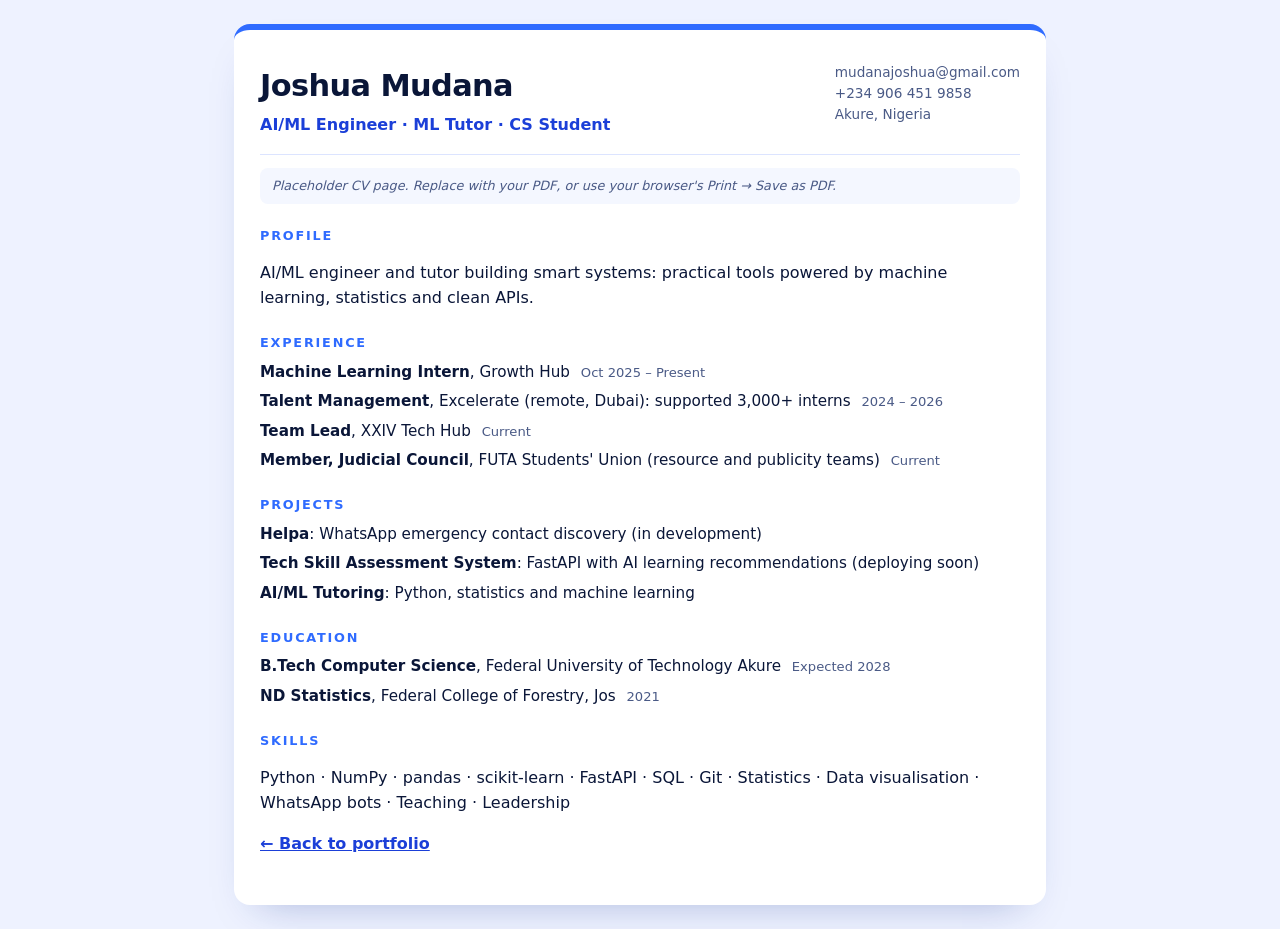
==== cv.html @ 4a8d3ccc "Initial commit by Tab" ====
<!doctype html><html lang="en"><head><meta charset="utf-8"><meta name="viewport" content="width=device-width, initial-scale=1">
<title>CV · Joshua Mudana</title><link rel="icon" href="assets/favicon.png"><link rel="stylesheet" href="cv.css"></head><body>
<main class="cv">
<header><div><h1>Joshua Mudana</h1><p class="role">AI/ML Engineer · ML Tutor · CS Student</p></div>
<p class="contact">mudanajoshua@gmail.com<br>+234 906 451 9858<br>Akure, Nigeria</p></header>
<p class="note">Placeholder CV page. Replace with your PDF, or use your browser's Print → Save as PDF.</p>
<section><h2>Profile</h2><p>AI/ML engineer and tutor building smart systems: practical tools powered by machine learning, statistics and clean APIs.</p></section>
<section><h2>Experience</h2>
<div class="item"><b>Machine Learning Intern</b>, Growth Hub <span>Oct 2025 – Present</span></div>
<div class="item"><b>Talent Management</b>, Excelerate (remote, Dubai): supported 3,000+ interns <span>2024 – 2026</span></div>
<div class="item"><b>Team Lead</b>, XXIV Tech Hub <span>Current</span></div>
<div class="item"><b>Member, Judicial Council</b>, FUTA Students' Union (resource and publicity teams) <span>Current</span></div></section>
<section><h2>Projects</h2>
<div class="item"><b>Helpa</b>: WhatsApp emergency contact discovery (in development)</div>
<div class="item"><b>Tech Skill Assessment System</b>: FastAPI with AI learning recommendations (deploying soon)</div>
<div class="item"><b>AI/ML Tutoring</b>: Python, statistics and machine learning</div></section>
<section><h2>Education</h2>
<div class="item"><b>B.Tech Computer Science</b>, Federal University of Technology Akure <span>Expected 2028</span></div>
<div class="item"><b>ND Statistics</b>, Federal College of Forestry, Jos <span>2021</span></div></section>
<section><h2>Skills</h2><p>Python · NumPy · pandas · scikit-learn · FastAPI · SQL · Git · Statistics · Data visualisation · WhatsApp bots · Teaching · Leadership</p></section>
<p class="back"><a href="index.html">← Back to portfolio</a></p>
</main></body></html>
---- cv.css ----
body{font-family:Inter,system-ui,sans-serif;background:#EEF2FF;color:#0A1638;margin:0;padding:24px 14px;line-height:1.55}
.cv{max-width:760px;margin:auto;background:#fff;border-radius:16px;padding:32px 26px;box-shadow:0 20px 40px -24px rgba(20,50,140,.35);border-top:6px solid #2F6BFF}
header{display:flex;flex-wrap:wrap;justify-content:space-between;gap:12px;border-bottom:1px solid #DCE4FF;padding-bottom:16px}
h1{margin:0;font-size:1.9rem;letter-spacing:-.02em}.role{margin:4px 0 0;color:#1B3FD8;font-weight:600}
.contact{margin:0;font-size:.85rem;color:#4A5A86}.note{font-size:.8rem;font-style:italic;color:#4A5A86;background:#F4F7FF;padding:8px 12px;border-radius:8px}
h2{font-size:.8rem;text-transform:uppercase;letter-spacing:.14em;color:#2F6BFF;margin:22px 0 8px}
.item{margin:6px 0;font-size:.95rem}.item span{color:#4A5A86;font-size:.82rem;white-space:nowrap;margin-left:6px}
.back a{color:#1B3FD8;font-weight:600}
@media print{body{background:#fff;padding:0}.cv{box-shadow:none}.note,.back{display:none}}
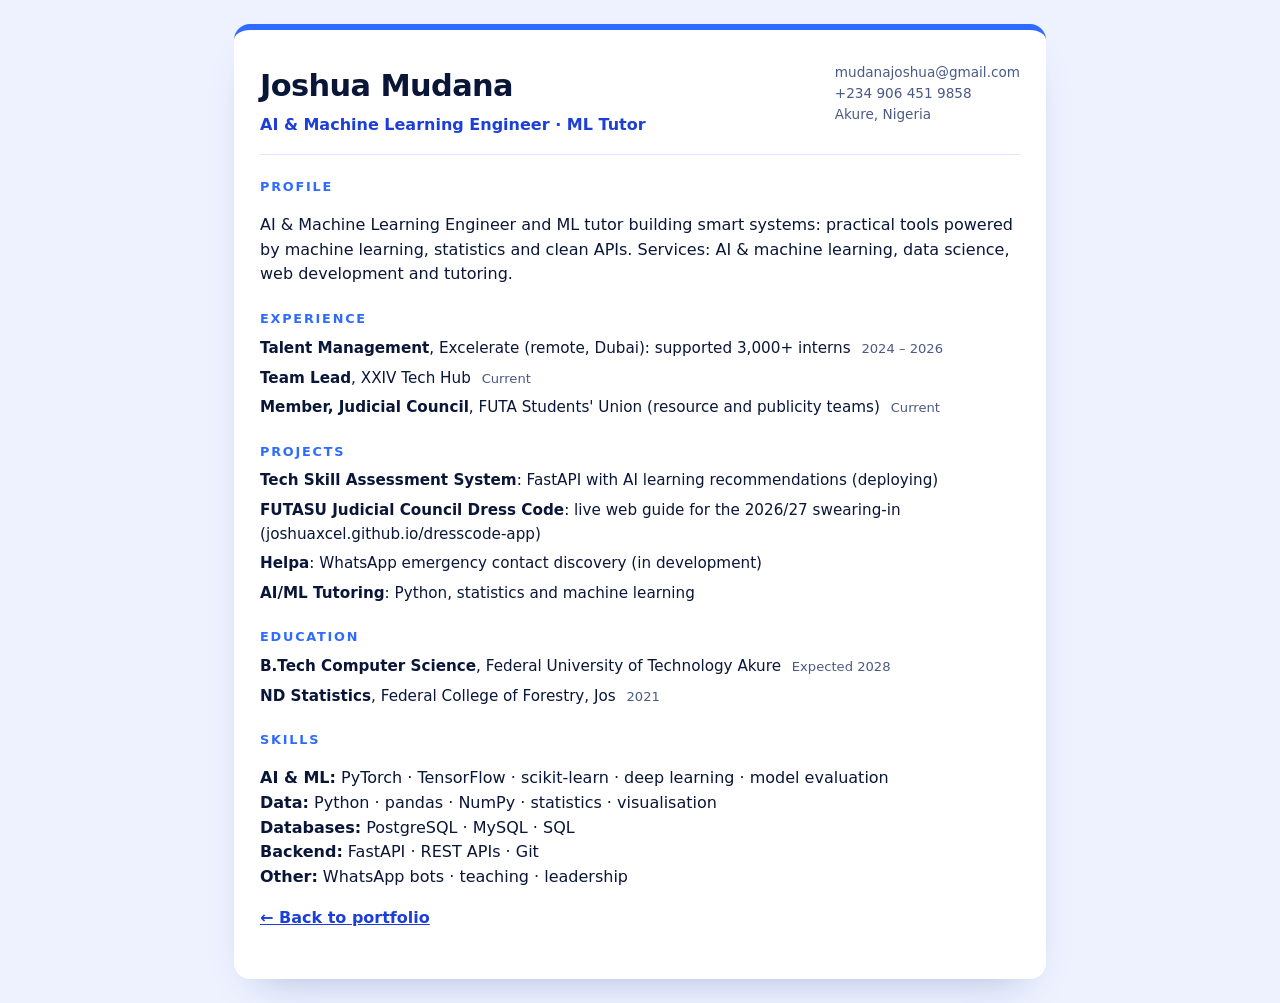
==== commit a4aefa1f: "Update role, skills, services; slow tagline; remove demo content - Role: AI & Machine Learning Engin" ====
--- a/cv.html
+++ b/cv.html
@@ -1,22 +1,21 @@
 <!doctype html><html lang="en"><head><meta charset="utf-8"><meta name="viewport" content="width=device-width, initial-scale=1">
-<title>CV · Joshua Mudana</title><link rel="icon" href="assets/favicon.png"><link rel="stylesheet" href="cv.css"></head><body>
+<title>CV · Joshua Mudana · AI &amp; Machine Learning Engineer</title><link rel="icon" href="assets/favicon.png"><link rel="stylesheet" href="cv.css"></head><body>
 <main class="cv">
-<header><div><h1>Joshua Mudana</h1><p class="role">AI/ML Engineer · ML Tutor · CS Student</p></div>
+<header><div><h1>Joshua Mudana</h1><p class="role">AI &amp; Machine Learning Engineer · ML Tutor</p></div>
 <p class="contact">mudanajoshua@gmail.com<br>+234 906 451 9858<br>Akure, Nigeria</p></header>
-<p class="note">Placeholder CV page. Replace with your PDF, or use your browser's Print → Save as PDF.</p>
-<section><h2>Profile</h2><p>AI/ML engineer and tutor building smart systems: practical tools powered by machine learning, statistics and clean APIs.</p></section>
+<section><h2>Profile</h2><p>AI &amp; Machine Learning Engineer and ML tutor building smart systems: practical tools powered by machine learning, statistics and clean APIs. Services: AI &amp; machine learning, data science, web development and tutoring.</p></section>
 <section><h2>Experience</h2>
-<div class="item"><b>Machine Learning Intern</b>, Growth Hub <span>Oct 2025 – Present</span></div>
 <div class="item"><b>Talent Management</b>, Excelerate (remote, Dubai): supported 3,000+ interns <span>2024 – 2026</span></div>
 <div class="item"><b>Team Lead</b>, XXIV Tech Hub <span>Current</span></div>
 <div class="item"><b>Member, Judicial Council</b>, FUTA Students' Union (resource and publicity teams) <span>Current</span></div></section>
 <section><h2>Projects</h2>
+<div class="item"><b>Tech Skill Assessment System</b>: FastAPI with AI learning recommendations (deploying)</div>
+<div class="item"><b>FUTASU Judicial Council Dress Code</b>: live web guide for the 2026/27 swearing-in (joshuaxcel.github.io/dresscode-app)</div>
 <div class="item"><b>Helpa</b>: WhatsApp emergency contact discovery (in development)</div>
-<div class="item"><b>Tech Skill Assessment System</b>: FastAPI with AI learning recommendations (deploying soon)</div>
 <div class="item"><b>AI/ML Tutoring</b>: Python, statistics and machine learning</div></section>
 <section><h2>Education</h2>
 <div class="item"><b>B.Tech Computer Science</b>, Federal University of Technology Akure <span>Expected 2028</span></div>
 <div class="item"><b>ND Statistics</b>, Federal College of Forestry, Jos <span>2021</span></div></section>
-<section><h2>Skills</h2><p>Python · NumPy · pandas · scikit-learn · FastAPI · SQL · Git · Statistics · Data visualisation · WhatsApp bots · Teaching · Leadership</p></section>
+<section><h2>Skills</h2><p><b>AI &amp; ML:</b> PyTorch · TensorFlow · scikit-learn · deep learning · model evaluation<br><b>Data:</b> Python · pandas · NumPy · statistics · visualisation<br><b>Databases:</b> PostgreSQL · MySQL · SQL<br><b>Backend:</b> FastAPI · REST APIs · Git<br><b>Other:</b> WhatsApp bots · teaching · leadership</p></section>
 <p class="back"><a href="index.html">← Back to portfolio</a></p>
 </main></body></html>
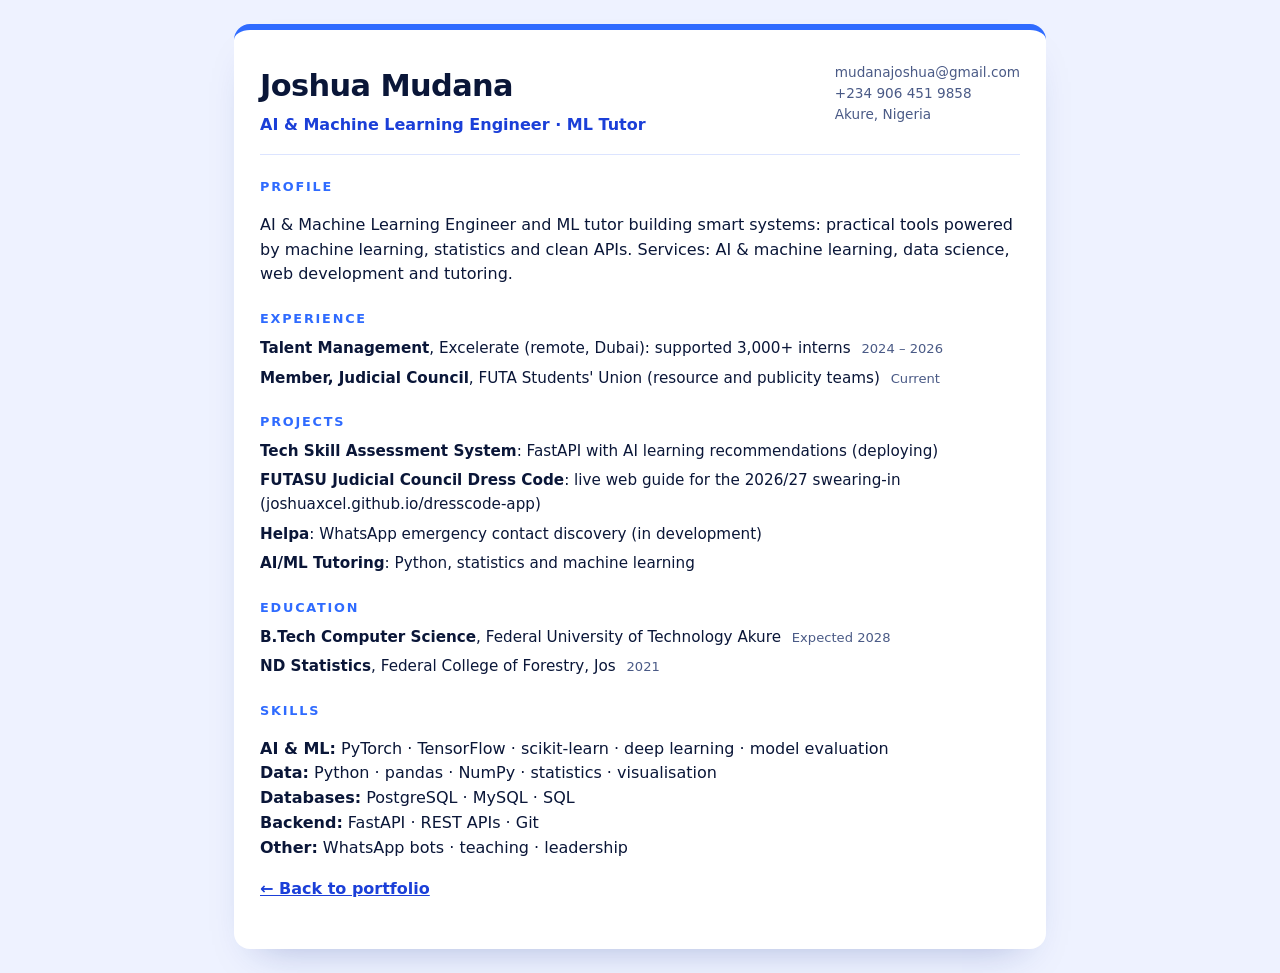
==== commit 06477ea0: "Remove XXIV Tech Hub" ====
--- a/cv.html
+++ b/cv.html
@@ -6,7 +6,6 @@
 <section><h2>Profile</h2><p>AI &amp; Machine Learning Engineer and ML tutor building smart systems: practical tools powered by machine learning, statistics and clean APIs. Services: AI &amp; machine learning, data science, web development and tutoring.</p></section>
 <section><h2>Experience</h2>
 <div class="item"><b>Talent Management</b>, Excelerate (remote, Dubai): supported 3,000+ interns <span>2024 – 2026</span></div>
-<div class="item"><b>Team Lead</b>, XXIV Tech Hub <span>Current</span></div>
 <div class="item"><b>Member, Judicial Council</b>, FUTA Students' Union (resource and publicity teams) <span>Current</span></div></section>
 <section><h2>Projects</h2>
 <div class="item"><b>Tech Skill Assessment System</b>: FastAPI with AI learning recommendations (deploying)</div>
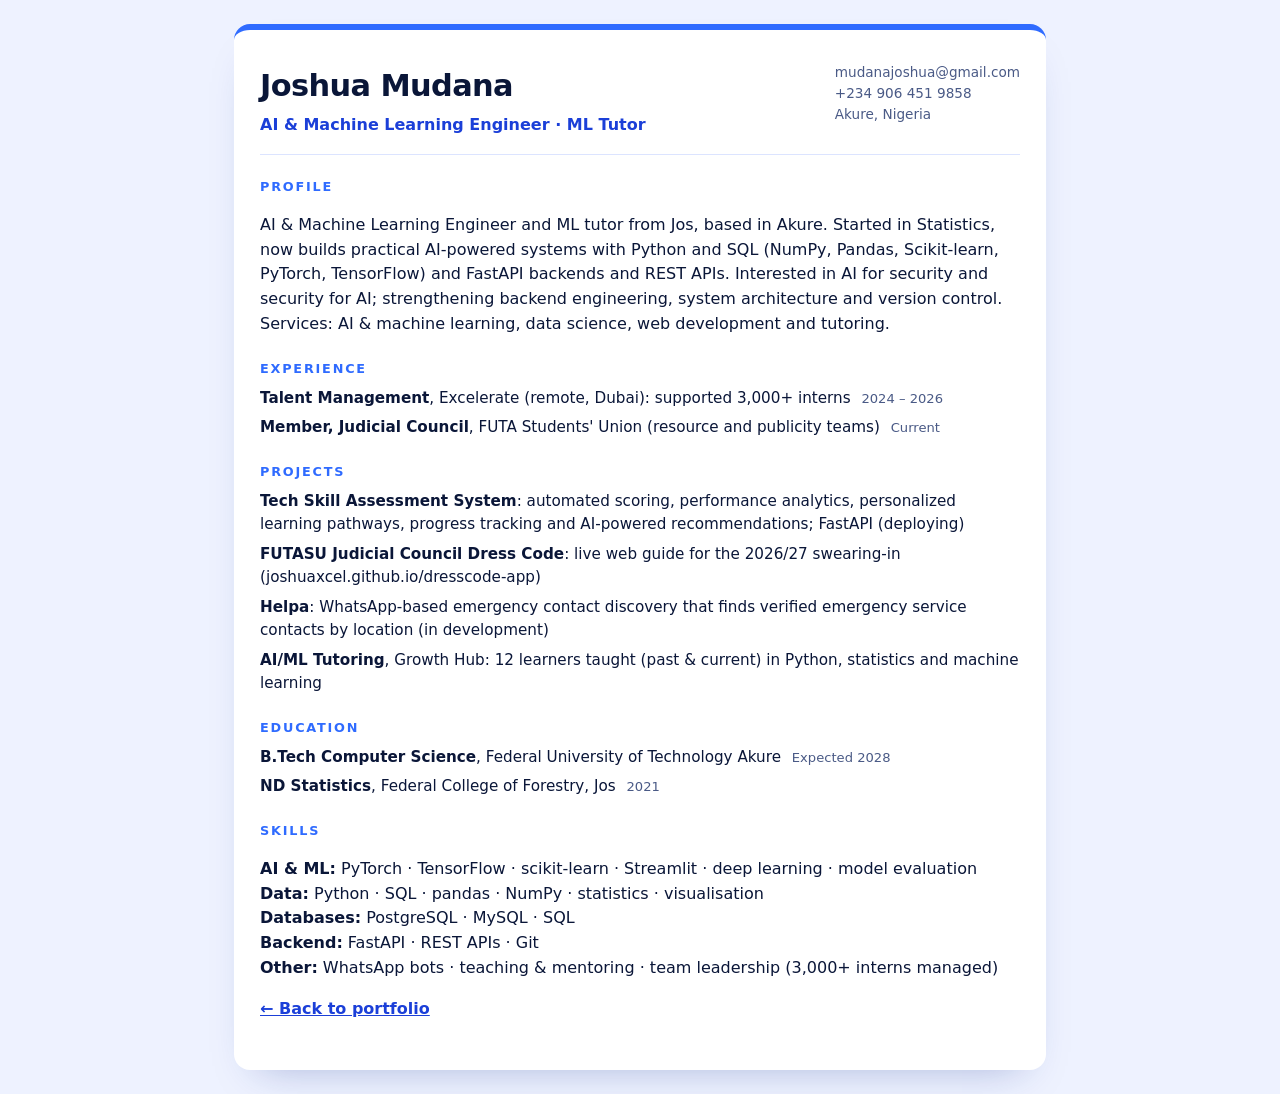
==== commit 44f5d2b2: "Update About, teaching count, project descriptions" ====
--- a/cv.html
+++ b/cv.html
@@ -3,18 +3,18 @@
 <main class="cv">
 <header><div><h1>Joshua Mudana</h1><p class="role">AI &amp; Machine Learning Engineer · ML Tutor</p></div>
 <p class="contact">mudanajoshua@gmail.com<br>+234 906 451 9858<br>Akure, Nigeria</p></header>
-<section><h2>Profile</h2><p>AI &amp; Machine Learning Engineer and ML tutor building smart systems: practical tools powered by machine learning, statistics and clean APIs. Services: AI &amp; machine learning, data science, web development and tutoring.</p></section>
+<section><h2>Profile</h2><p>AI &amp; Machine Learning Engineer and ML tutor from Jos, based in Akure. Started in Statistics, now builds practical AI-powered systems with Python and SQL (NumPy, Pandas, Scikit-learn, PyTorch, TensorFlow) and FastAPI backends and REST APIs. Interested in AI for security and security for AI; strengthening backend engineering, system architecture and version control. Services: AI &amp; machine learning, data science, web development and tutoring.</p></section>
 <section><h2>Experience</h2>
 <div class="item"><b>Talent Management</b>, Excelerate (remote, Dubai): supported 3,000+ interns <span>2024 – 2026</span></div>
 <div class="item"><b>Member, Judicial Council</b>, FUTA Students' Union (resource and publicity teams) <span>Current</span></div></section>
 <section><h2>Projects</h2>
-<div class="item"><b>Tech Skill Assessment System</b>: FastAPI with AI learning recommendations (deploying)</div>
+<div class="item"><b>Tech Skill Assessment System</b>: automated scoring, performance analytics, personalized learning pathways, progress tracking and AI-powered recommendations; FastAPI (deploying)</div>
 <div class="item"><b>FUTASU Judicial Council Dress Code</b>: live web guide for the 2026/27 swearing-in (joshuaxcel.github.io/dresscode-app)</div>
-<div class="item"><b>Helpa</b>: WhatsApp emergency contact discovery (in development)</div>
-<div class="item"><b>AI/ML Tutoring</b>: Python, statistics and machine learning</div></section>
+<div class="item"><b>Helpa</b>: WhatsApp-based emergency contact discovery that finds verified emergency service contacts by location (in development)</div>
+<div class="item"><b>AI/ML Tutoring</b>, Growth Hub: 12 learners taught (past &amp; current) in Python, statistics and machine learning</div></section>
 <section><h2>Education</h2>
 <div class="item"><b>B.Tech Computer Science</b>, Federal University of Technology Akure <span>Expected 2028</span></div>
 <div class="item"><b>ND Statistics</b>, Federal College of Forestry, Jos <span>2021</span></div></section>
-<section><h2>Skills</h2><p><b>AI &amp; ML:</b> PyTorch · TensorFlow · scikit-learn · deep learning · model evaluation<br><b>Data:</b> Python · pandas · NumPy · statistics · visualisation<br><b>Databases:</b> PostgreSQL · MySQL · SQL<br><b>Backend:</b> FastAPI · REST APIs · Git<br><b>Other:</b> WhatsApp bots · teaching · leadership</p></section>
+<section><h2>Skills</h2><p><b>AI &amp; ML:</b> PyTorch · TensorFlow · scikit-learn · Streamlit · deep learning · model evaluation<br><b>Data:</b> Python · SQL · pandas · NumPy · statistics · visualisation<br><b>Databases:</b> PostgreSQL · MySQL · SQL<br><b>Backend:</b> FastAPI · REST APIs · Git<br><b>Other:</b> WhatsApp bots · teaching &amp; mentoring · team leadership (3,000+ interns managed)</p></section>
 <p class="back"><a href="index.html">← Back to portfolio</a></p>
 </main></body></html>
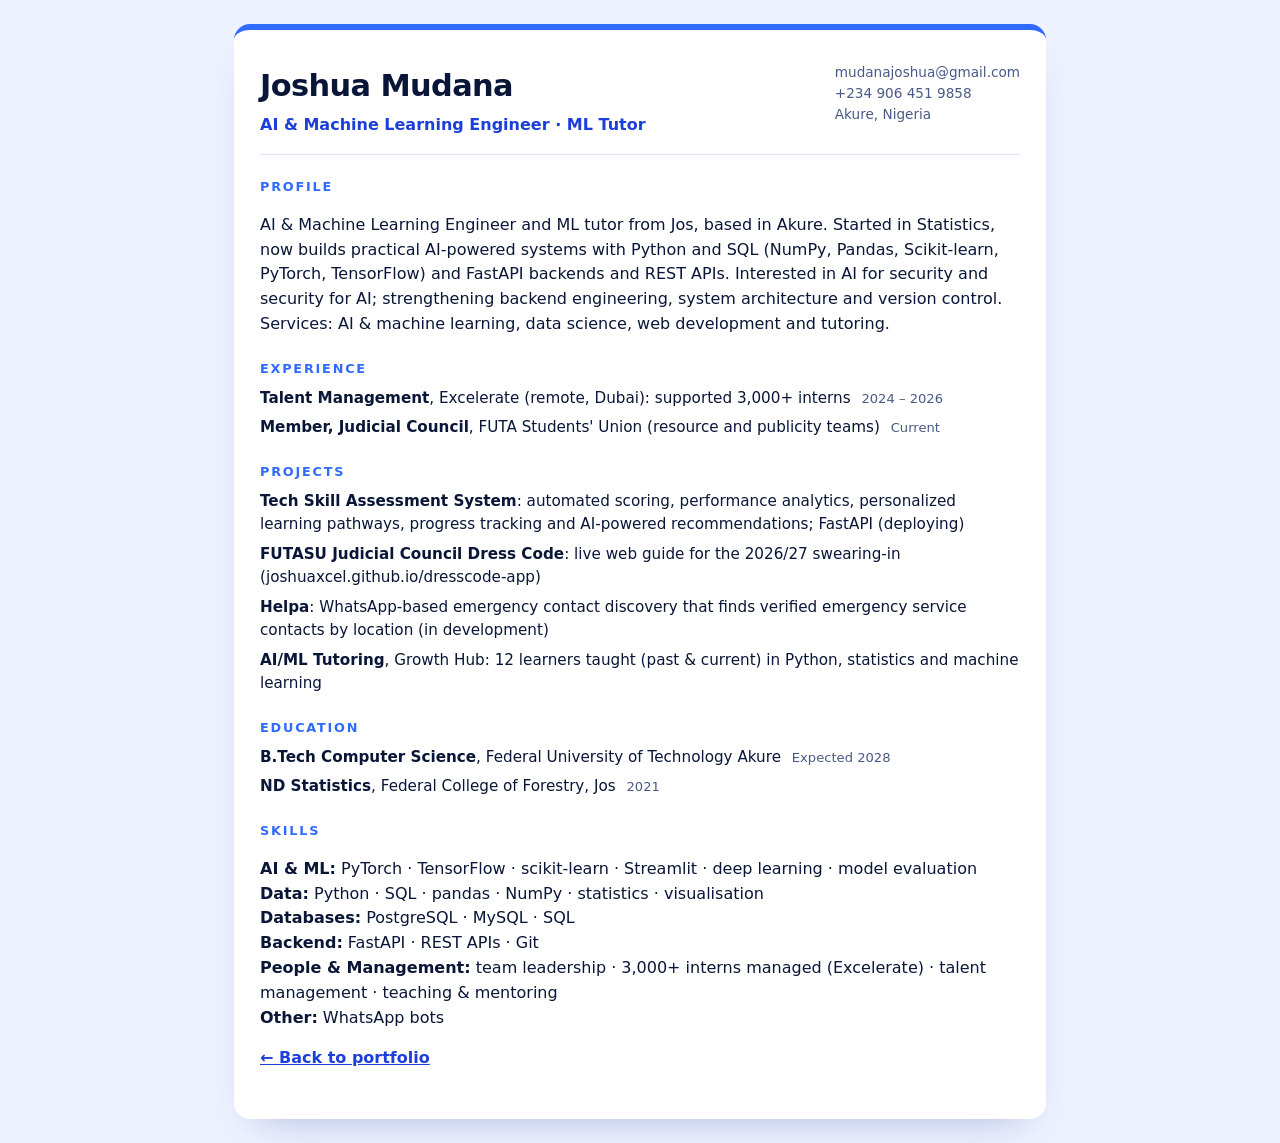
==== commit 789a7d75: "Rename People skills to People & Management" ====
--- a/cv.html
+++ b/cv.html
@@ -15,6 +15,6 @@
 <section><h2>Education</h2>
 <div class="item"><b>B.Tech Computer Science</b>, Federal University of Technology Akure <span>Expected 2028</span></div>
 <div class="item"><b>ND Statistics</b>, Federal College of Forestry, Jos <span>2021</span></div></section>
-<section><h2>Skills</h2><p><b>AI &amp; ML:</b> PyTorch · TensorFlow · scikit-learn · Streamlit · deep learning · model evaluation<br><b>Data:</b> Python · SQL · pandas · NumPy · statistics · visualisation<br><b>Databases:</b> PostgreSQL · MySQL · SQL<br><b>Backend:</b> FastAPI · REST APIs · Git<br><b>Other:</b> WhatsApp bots · teaching &amp; mentoring · team leadership (3,000+ interns managed)</p></section>
+<section><h2>Skills</h2><p><b>AI &amp; ML:</b> PyTorch · TensorFlow · scikit-learn · Streamlit · deep learning · model evaluation<br><b>Data:</b> Python · SQL · pandas · NumPy · statistics · visualisation<br><b>Databases:</b> PostgreSQL · MySQL · SQL<br><b>Backend:</b> FastAPI · REST APIs · Git<br><b>People &amp; Management:</b> team leadership · 3,000+ interns managed (Excelerate) · talent management · teaching &amp; mentoring<br><b>Other:</b> WhatsApp bots</p></section>
 <p class="back"><a href="index.html">← Back to portfolio</a></p>
 </main></body></html>
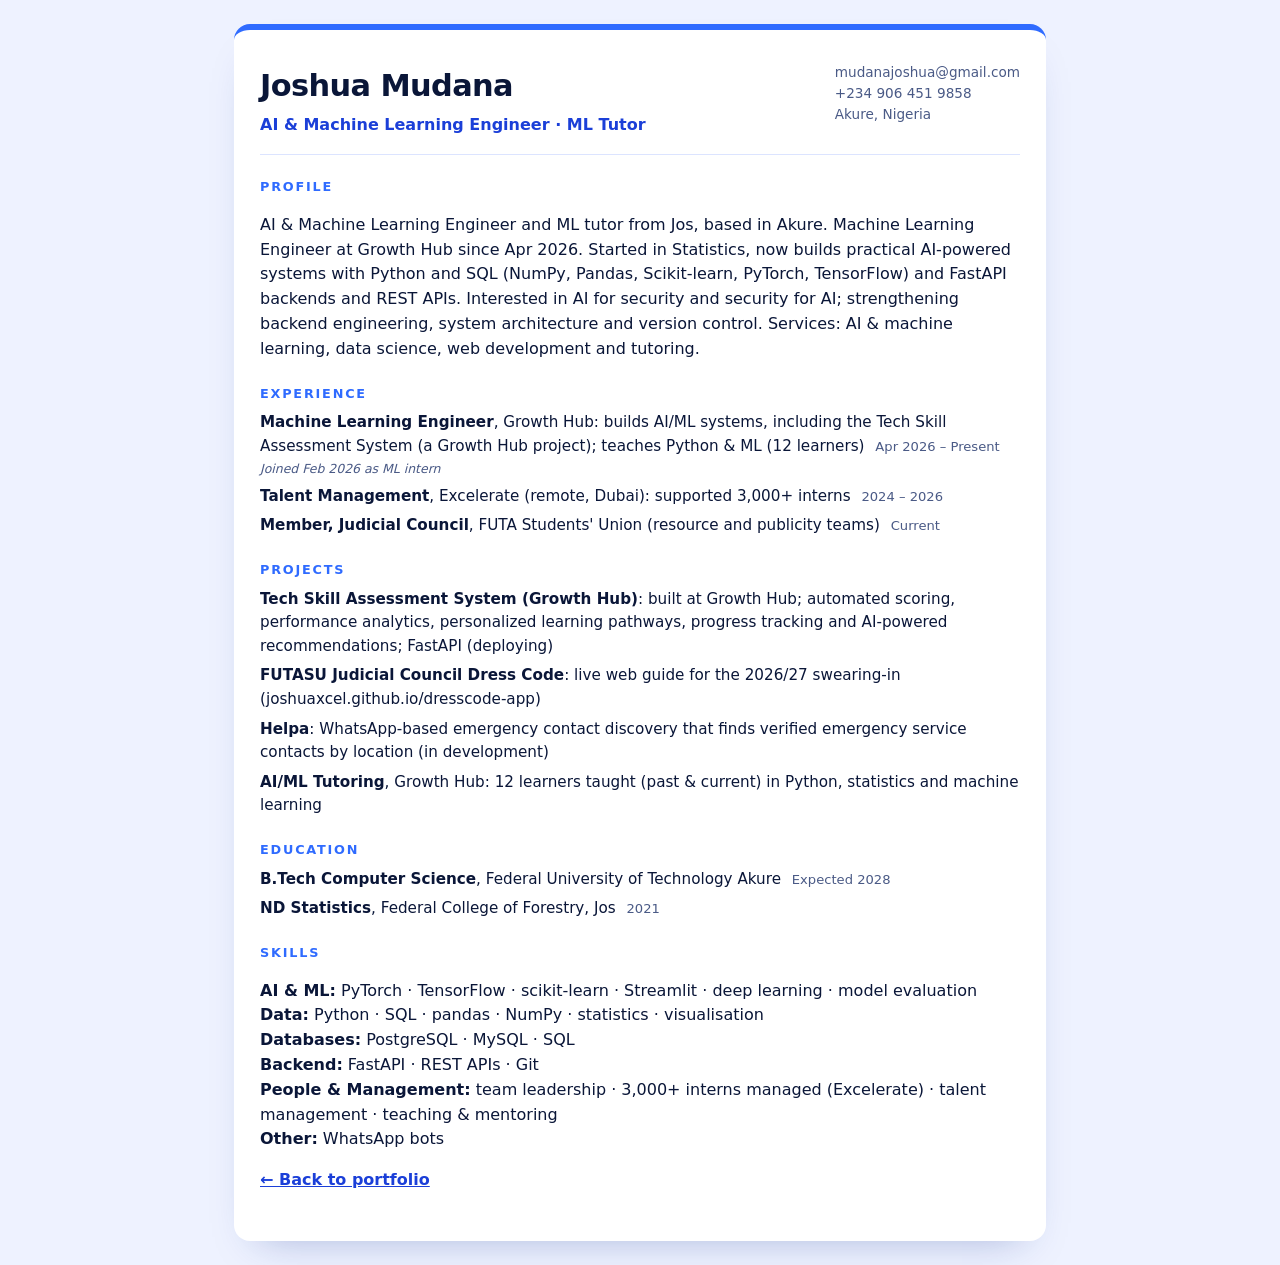
==== commit d01bfeaf: "Real photos (About background loop, Teaching, Contact), Growth Hub role" ====
--- a/cv.html
+++ b/cv.html
@@ -3,12 +3,13 @@
 <main class="cv">
 <header><div><h1>Joshua Mudana</h1><p class="role">AI &amp; Machine Learning Engineer · ML Tutor</p></div>
 <p class="contact">mudanajoshua@gmail.com<br>+234 906 451 9858<br>Akure, Nigeria</p></header>
-<section><h2>Profile</h2><p>AI &amp; Machine Learning Engineer and ML tutor from Jos, based in Akure. Started in Statistics, now builds practical AI-powered systems with Python and SQL (NumPy, Pandas, Scikit-learn, PyTorch, TensorFlow) and FastAPI backends and REST APIs. Interested in AI for security and security for AI; strengthening backend engineering, system architecture and version control. Services: AI &amp; machine learning, data science, web development and tutoring.</p></section>
+<section><h2>Profile</h2><p>AI &amp; Machine Learning Engineer and ML tutor from Jos, based in Akure. Machine Learning Engineer at Growth Hub since Apr 2026. Started in Statistics, now builds practical AI-powered systems with Python and SQL (NumPy, Pandas, Scikit-learn, PyTorch, TensorFlow) and FastAPI backends and REST APIs. Interested in AI for security and security for AI; strengthening backend engineering, system architecture and version control. Services: AI &amp; machine learning, data science, web development and tutoring.</p></section>
 <section><h2>Experience</h2>
+<div class="item"><b>Machine Learning Engineer</b>, Growth Hub: builds AI/ML systems, including the Tech Skill Assessment System (a Growth Hub project); teaches Python &amp; ML (12 learners) <span>Apr 2026 – Present</span><small class="sub">Joined Feb 2026 as ML intern</small></div>
 <div class="item"><b>Talent Management</b>, Excelerate (remote, Dubai): supported 3,000+ interns <span>2024 – 2026</span></div>
 <div class="item"><b>Member, Judicial Council</b>, FUTA Students' Union (resource and publicity teams) <span>Current</span></div></section>
 <section><h2>Projects</h2>
-<div class="item"><b>Tech Skill Assessment System</b>: automated scoring, performance analytics, personalized learning pathways, progress tracking and AI-powered recommendations; FastAPI (deploying)</div>
+<div class="item"><b>Tech Skill Assessment System (Growth Hub)</b>: built at Growth Hub; automated scoring, performance analytics, personalized learning pathways, progress tracking and AI-powered recommendations; FastAPI (deploying)</div>
 <div class="item"><b>FUTASU Judicial Council Dress Code</b>: live web guide for the 2026/27 swearing-in (joshuaxcel.github.io/dresscode-app)</div>
 <div class="item"><b>Helpa</b>: WhatsApp-based emergency contact discovery that finds verified emergency service contacts by location (in development)</div>
 <div class="item"><b>AI/ML Tutoring</b>, Growth Hub: 12 learners taught (past &amp; current) in Python, statistics and machine learning</div></section>
--- a/cv.css
+++ b/cv.css
@@ -6,4 +6,4 @@
 h2{font-size:.8rem;text-transform:uppercase;letter-spacing:.14em;color:#2F6BFF;margin:22px 0 8px}
 .item{margin:6px 0;font-size:.95rem}.item span{color:#4A5A86;font-size:.82rem;white-space:nowrap;margin-left:6px}
 .back a{color:#1B3FD8;font-weight:600}
-@media print{body{background:#fff;padding:0}.cv{box-shadow:none}.note,.back{display:none}}+@media print{body{background:#fff;padding:0}.cv{box-shadow:none}.note,.back{display:none}}.item small.sub{display:block;color:#4A5A86;font-size:.78rem;font-style:italic;margin-top:1px}
